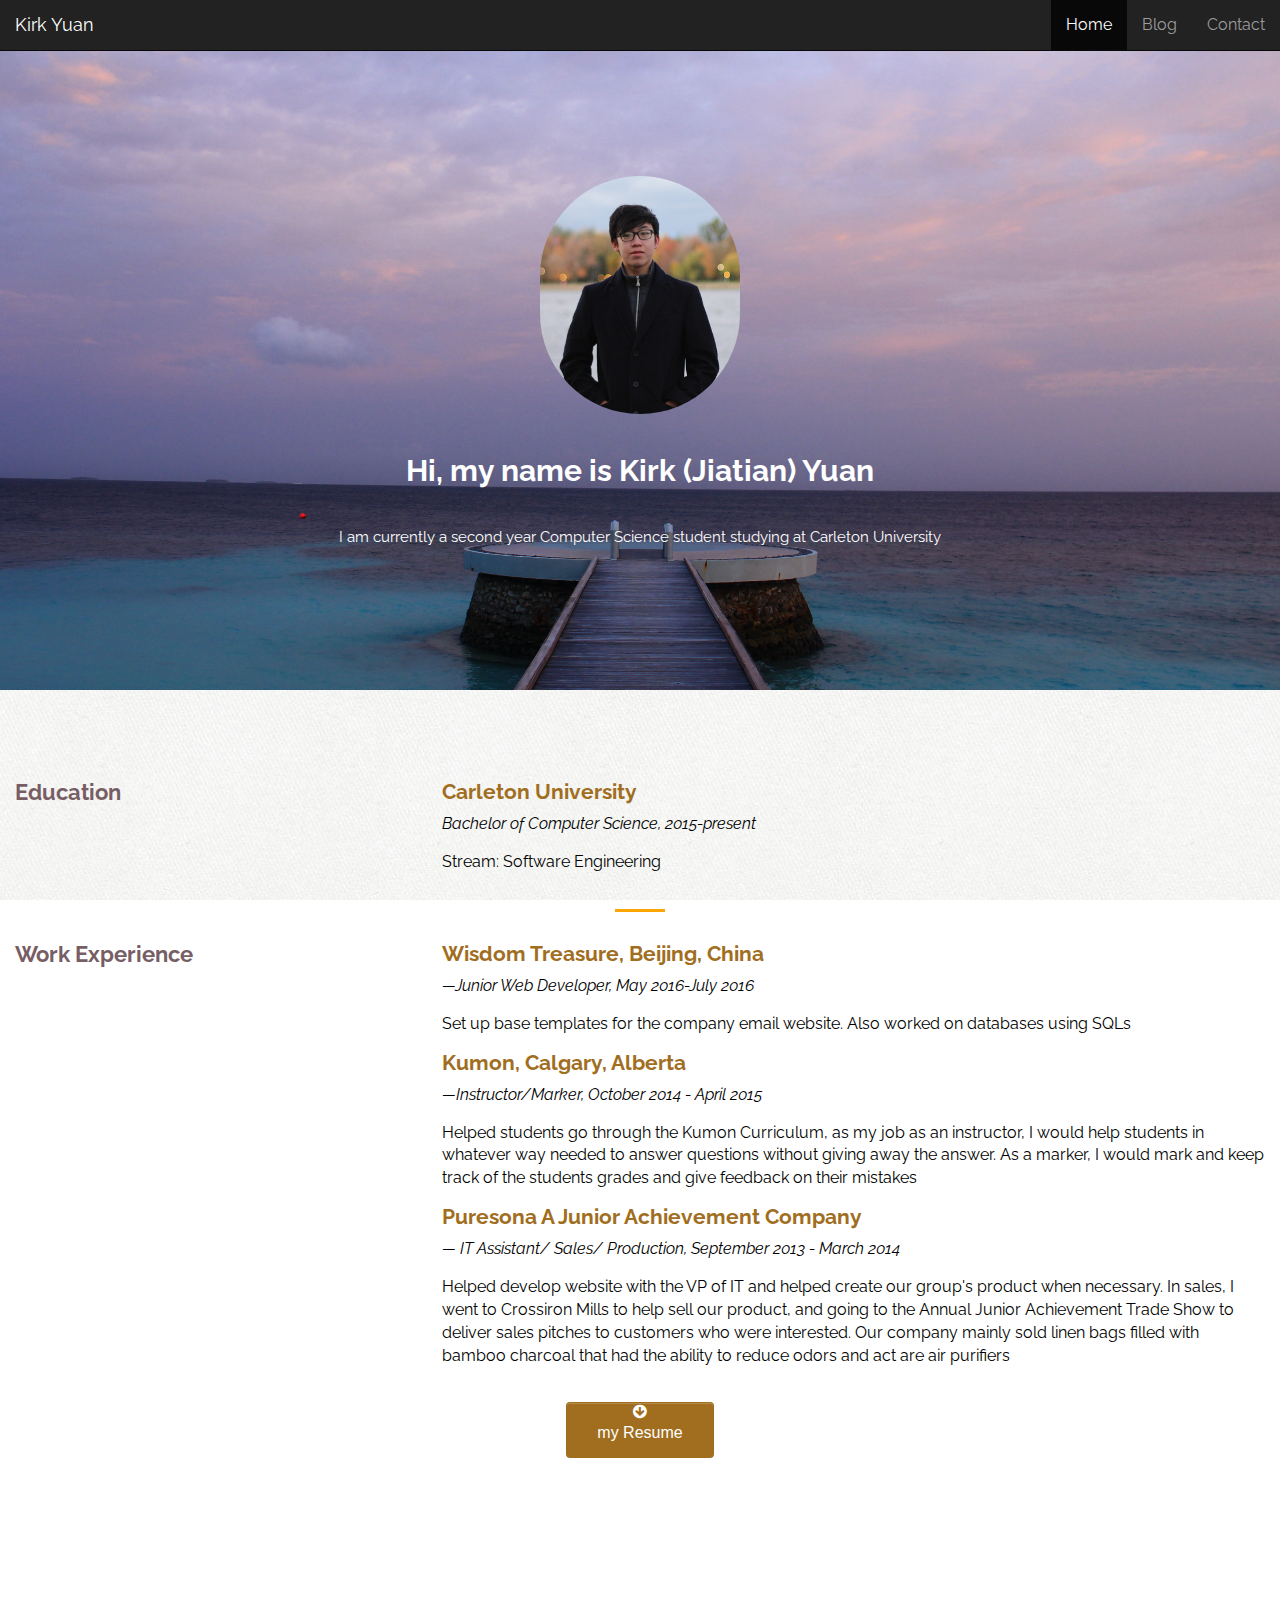
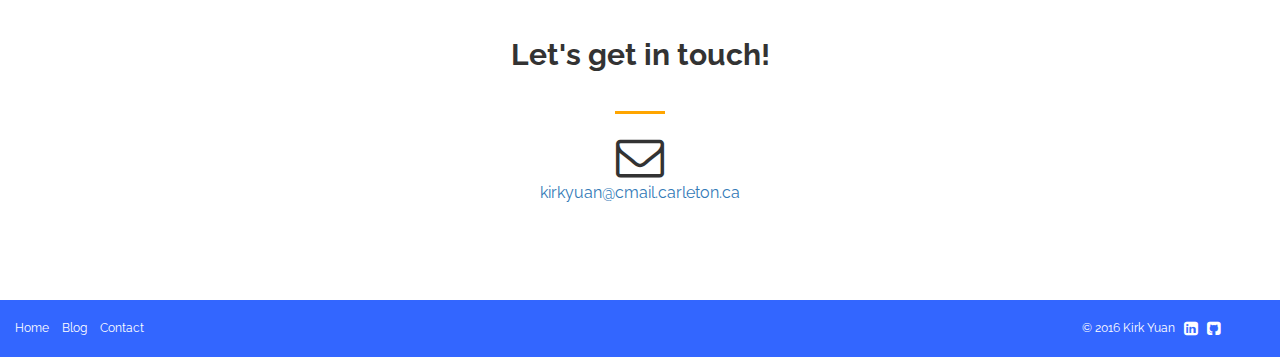
==== index.html @ 989f8606 "Finished site" ====
<!DOCTYPE html>

<html lang="en">
<head>
	<meta http-equiv="Content-Type" content="text/html; charset=UTF-8">
	<meta charset="utf-8">

	<meta name="viewport" content="width=device-width, initial-scale=1">
	<meta name="description" content="">
	<meta name="author" content="">
	<link rel="icon" href="img/favicon.ico">

	<title>Kirk Yuan</title>

	<!-- Bootstrap core CSS -->
	<link href="assets/css/bootstrap.min.css" rel="stylesheet">

	<!-- Font Awesome Icons -->
	<link href="assets/css/font-awesome/css/font-awesome.min.css" rel="stylesheet">

	<!-- Custom CSS -->
	<link href="assets/css/custom.css" rel="stylesheet">

	<!-- Google Fonts -->
	<link href='http://fonts.googleapis.com/css?family=Raleway:400,700' rel='stylesheet' type='text/css'>

	<script src="https://ajax.googleapis.com/ajax/libs/jquery/3.1.0/jquery.min.js"></script>

	<script src="https://maxcdn.bootstrapcdn.com/bootstrap/3.3.1/js/bootstrap.min.js"></script>


	<script type="text/javascript" src="mini.js"></script>

	<!-- HTML5 shiv and Respond.js IE8 support of HTML5 elements and media queries -->
	<!--[if lt IE 9]>
	<script src="https://oss.maxcdn.com/html5shiv/3.7.2/html5shiv.min.js"></script>
	<script src="https://oss.maxcdn.com/respond/1.4.2/respond.min.js"></script>
	<![endif]-->

</head>

<body>
  <!-- HEADER
  ========================== -->
  <header class="site-header" role="banner">

    <!-- NAVIGATIONBAR
    ========================== -->
    <div class = "navbar-wrapper">
      <div class="navbar navbar-inverse navbar-fixed-top" role="navigation">
        <div class="container-fluid">
          <div class="navbar-header">
						<button type="button" class="navbar-toggle" data-toggle="collapse" data-target=".navbar-collapse">
							<span class="sr-only">Toggle navigation</span>
							<span class="icon-bar"></span>
							<span class="icon-bar"></span>
							<span class="icon-bar"></span>
						</button>
            <a class = "navbar-brand" href="index.html"> Kirk Yuan </a>
          </div>
            <div class = "navbar-collapse collapse" id="myNavbar">
              <ul class="nav navbar-nav navbar-right">
                <li class="active"><a href="/">Home</a></li>
                <li><a href="blog.html">Blog</a></li>
                <li><a href="#contact">Contact</a></li>
              </ul>
          </div>
        </div>
      </div>
    </div>

		<!-- INTRO
	  ========================== -->
		<section id="hero" data-type="background" data-speed="5">
    	<article>
		    <img src="assets/img/me.jpg" id="heroimg" class = "center-block img-responsive"/>
				<h2>Hi, my name is Kirk (Jiatian) Yuan</h2>
				<p style = "font-size: 15px">I am currently a second year Computer Science student studying at Carleton University</p>
    	</article>
    </section>

		<!-- ABOUT ME
		========================== -->
		<section id="about">
			<article>

				<!-- EDUCATION
				========================== -->

				<div class = "container-fluid">
					<div class = "row">
						<div class = "col-sm-4">
							<h4> Education </h4>
						</div>
						<div class = "col-sm-8">
							<h5> Carleton University</h5>
							<p id = "specialfont">
								Bachelor of Computer Science, 2015-present
								<br />
								<p id = "specialfont2">
									Stream: Software Engineering
								</p>
							</p>
						</div>
					</div>
				</div>
				<hr/>

				<!-- WORK EXPERIENCE
				========================== -->

				<div class = "container-fluid">
					<div class = "row">
						<div class = "col-sm-4">
							<h4> Work Experience </h4>
						</div>
						<div class = "col-sm-8">
							<h5> Wisdom Treasure, Beijing, China </h5>
							<p id = "specialfont">
								—Junior Web Developer, May 2016-July 2016
								<br />
								<p id = "specialfont2">
									Set up base templates for the company email website. Also worked on databases using SQLs
								</p>
							</p>

							<h5> Kumon, Calgary, Alberta </h5>
							<p id = "specialfont">
								—Instructor/Marker, October 2014 - April 2015
								<br />
								<p id = "specialfont2">
									Helped students go through the Kumon Curriculum, as my job as an instructor, I would help students in whatever way needed to answer questions without giving away the answer.
									As a marker, I would mark and keep track of the students grades and give feedback on their mistakes
								</p>
							</p>

							<h5> Puresona A Junior Achievement Company</h5>
							<p id = "specialfont">
								— IT Assistant/ Sales/ Production, September 2013 - March 2014
								<br />
								<p id = "specialfont2">
									Helped develop website with the VP of IT and helped create our group's product when necessary.
									In sales, I went to Crossiron Mills to help sell our product, and going to the Annual Junior Achievement Trade Show to deliver sales pitches to customers who were interested.
									Our company mainly sold linen bags filled with bamboo charcoal that had the ability to reduce odors and act are air purifiers
								</p>
							</p>
						</div>
					</div>
				</div>

				<div class = "container">
					<div class = "row">
						<div class = "col-lg-8 col-lg-offset-2 text-center">
							<form method="get" action="assets/Kirk_Resume.pdf">
								<button type="submit" id="myButton">
									<i class="fa fa-arrow-circle-down" aria-hidden="true">
										<p>
											my Resume
										</p>
									</i>
								</button>
							</form>
						</div>
					</div>
				</div>

			</article>
		</section>

		<section id = "contact">
			<article>
				<div class = "container">
					<div class = "row">
						<div class = "col-lg-8 col-lg-offset-2 text-center">
							<h2> Let's get in touch! </h2>
							<hr />
						</div>
						<div class = "col-lg-8 col-lg-offset-2 text-center">
							<i class = "fa fa-envelope-o fa-3x"></i>
							<p>
								<a href = "mailto:kirkyuan@cmail.carleton.ca">kirkyuan@cmail.carleton.ca</a>
							</p>
						</div>
					</div>
				</div>
			</article>
		</section>

</header>

  <!-- FOOTER
  ========================== -->
  <footer>
    <div class="container-fluid">
				<div class = "row">
		      <div class="col-sm-10">
		        <nav>
		          <ul class="list-unstyled list-inline">
		            <li><a href="/">Home</a></li>
		            <li><a href="blog.html">Blog</a></li>
		            <li><a href="#contact">Contact</a></li>
		          </ul>
		        </nav>
		      </div><!-- end col -->
		      <div class="col-sm-2">
		        <p>&copy; 2016 Kirk Yuan
							&nbsp
							<a href="https://ca.linkedin.com/in/jiatianyuan"><i class="fa fa-linkedin-square fa-lg" aria-hidden="true"></i></a>
							&nbsp
							<a href="https://github.com/JKirkYuan"><i class="fa fa-github-square fa-lg" aria-hidden="true"></i></a>
						</p>
		      </div><!-- end col -->
			</div>
    </div><!-- container -->
  </footer>

</body>

</html>
---- assets/css/custom.css ----
/* ==== GENERAL ==== */

body {
	margin-top: 50px;
	font-family: 'proxima-nova', 'Raleway', Helvetica, sans-serif;
	font-size: 16px;
}

/* ==== GLOBAL ==== */

h1,h2,h3,h4,h5,h6 {
	-webkit-font-smoothing: antialiased;
	text-rendering: optimizelegibility;
	font-weight: bold;
}

h1 {
	font-size: 3em;
}

h1,h2 {
	margin: 0 0 40px;
}

h3 {
	margin: 20px 0;
}

h4 {
	font-size: 18px;
}

p.lead {
	font-weight: normal;
}

p {
	margin: 0 0 15px;
}


blockquote {
	padding: 0;
	border: none;
	font-style: italic;
	text-align: left;
}

blockquote cite {
	display: block;
	color: #777;
	margin: 15px 0 0 0;
}

blockquote:before {
	display: none;
}

img {
	max-width: 100%;
}

button, input, .btn, a.btn {
	-webkit-font-smoothing: antialiased;
	text-rendering: optimizelegibility;
	color: white;
}



/* ==== HERO ==== */

#hero {
	background: url('../img/Pool.jpg') 50% 100% repeat fixed;
	background-size: cover;
	min-height: 640px;
	position: relative;
	display: table;
	width: 100%;
	padding: 40px 0;
	color: white;
	-webkit-font-smoothing: antialiased;
	text-rendering: optimizelegibility;
}

#hero article {
  width: 100%;
  text-align: center;
  display: table-cell;
  vertical-align: middle;
}

#hero .hero-text {
	margin-top: 30px;
}

#heroimg{
	max-width: 200px;
	margin-bottom: 40px;
	border-radius: 9999px;
}

/* ==== ABOUT ==== */

#about{
	background: url('../img/whitebg.jpg') 50% 100% repeat fixed;
	background-size: cover;
	min-height: 640px;
}

#about h4{
	font-size: 22px;
	color: #775e65;
}
#about h5{
	font-size: 21px;
	color: #a06e1e;
}
#about p{
	color: black;
}
#specialfont{
	font-style: italic;
}
#specialfont{
	font-style: none;
}

/* ==== LAYOUT ==== */

.row + .row {
	margin-top: 20px;
}

section {
	padding: 80px 0;
}

.section-header {
	text-align: center;
}

section h2 {
	margin: 20px 0 40px;
}

section h3 {
	margin: 30px 0 10px;
}

section.main-content {
	padding: 40px 0;
}

hr{
	border-color: orange;
	border-width: 3px;
	max-width:50px;
	margin-top:20px;
	margin-bottom:20px;
}

#myNavbar a:visited{
	color:#9d9d9d;
}

#myNavbar a:hover{
	color:white;
}

#myButton{
	margin-top: 20px;
	background-color: #a06e1e;
	border: 1px solid transparent;
	white-space: nowrap;
	box-shadow:inset 0 1px 0 rgba(255,255,255,0.2);
	border-radius:4px;
	padding-left: 30px;
	padding-right: 30px;
}
#myButton i p{
	margin-top:5px;
	font-family: proxima-nova,"Helvetica Neue",Helvetica,Arial,sans-serif;
	color:white;
}




footer {
	background:  #3366ff;
	color: white;
	padding: 20px 0 10px;
	font-size: 12px;
}

footer p {
	margin: 0;
}

footer a{
	color:white;
}

footer a:hover{
	color:black;
	text-decoration: none;
}
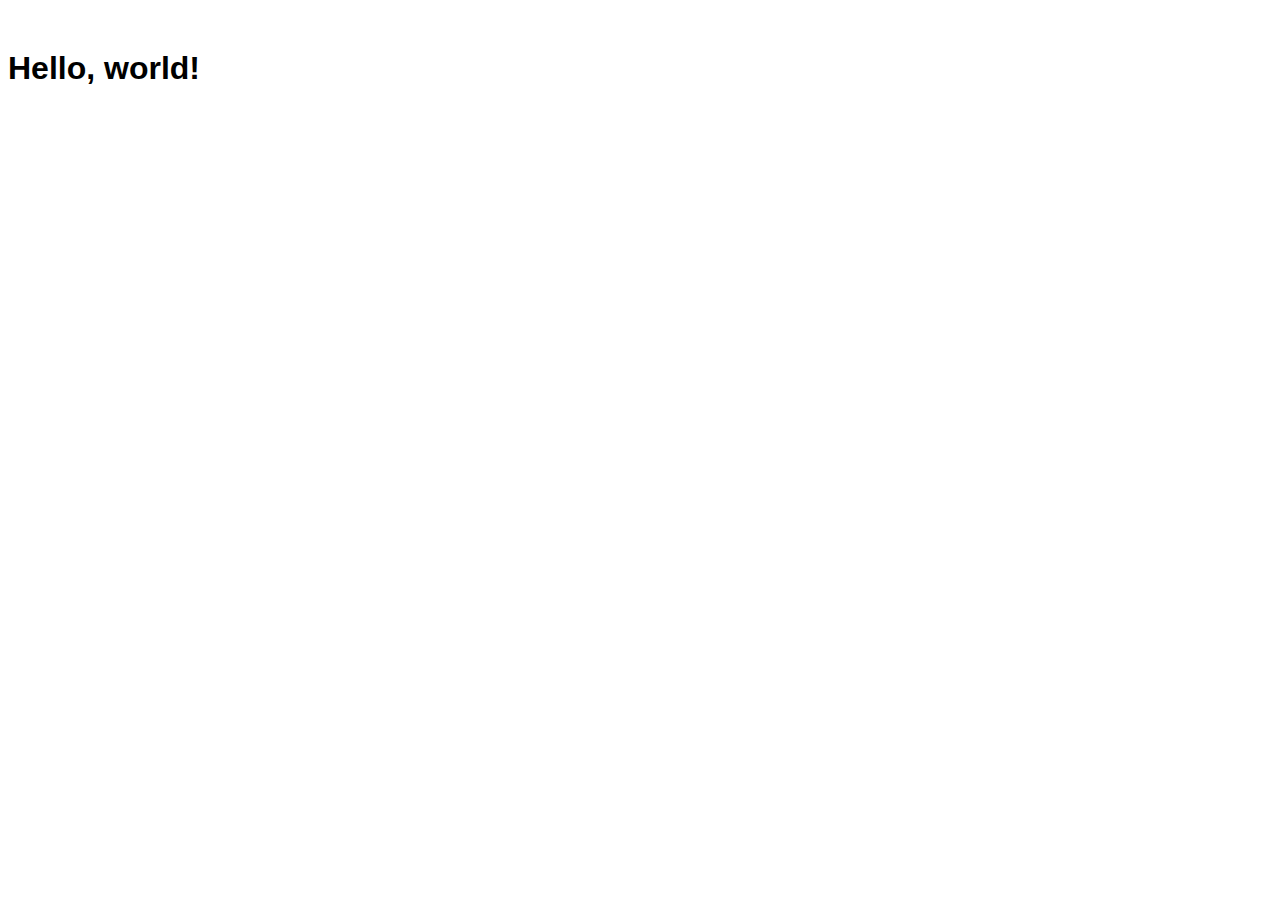
==== commit c3a5bc7f: "Overhaul of updates to bootstrap, included sass and rebuilding from ground up" ====
--- a/index.html
+++ b/index.html
@@ -1,219 +1,32 @@
-<!DOCTYPE html>
+<!doctype html>
+<html lang="en">
 
-<html lang="en">
 <head>
-	<meta http-equiv="Content-Type" content="text/html; charset=UTF-8">
-	<meta charset="utf-8">
+    <title>Hello, world!</title>
+    <!-- Required meta tags -->
+    <meta charset="utf-8">
+    <meta name="viewport" content="width=device-width, initial-scale=1, shrink-to-fit=no">
 
-	<meta name="viewport" content="width=device-width, initial-scale=1">
-	<meta name="description" content="">
-	<meta name="author" content="">
-	<link rel="icon" href="img/favicon.ico">
+    <!-- Bootstrap CSS -->
+    <link rel="stylesheet" href="https://maxcdn.bootstrapcdn.com/bootstrap/4.0.0-beta.2/css/bootstrap.min.css" integrity="sha384-PsH8R72JQ3SOdhVi3uxftmaW6Vc51MKb0q5P2rRUpPvrszuE4W1povHYgTpBfshb" crossorigin="anonymous">
+    <script type="text/javascript" src="mini.js"></script>
 
-	<title>Kirk Yuan</title>
+    <!-- Font Awesome Icons -->
+    <link href="assets/css/font-awesome/css/font-awesome.min.css" rel="stylesheet">
 
-	<!-- Bootstrap core CSS -->
-	<link href="assets/css/bootstrap.min.css" rel="stylesheet">
-
-	<!-- Font Awesome Icons -->
-	<link href="assets/css/font-awesome/css/font-awesome.min.css" rel="stylesheet">
-
-	<!-- Custom CSS -->
-	<link href="assets/css/custom.css" rel="stylesheet">
-
-	<!-- Google Fonts -->
-	<link href='http://fonts.googleapis.com/css?family=Raleway:400,700' rel='stylesheet' type='text/css'>
-
-	<script src="https://ajax.googleapis.com/ajax/libs/jquery/3.1.0/jquery.min.js"></script>
-
-	<script src="https://maxcdn.bootstrapcdn.com/bootstrap/3.3.1/js/bootstrap.min.js"></script>
-
-
-	<script type="text/javascript" src="mini.js"></script>
-
-	<!-- HTML5 shiv and Respond.js IE8 support of HTML5 elements and media queries -->
-	<!--[if lt IE 9]>
-	<script src="https://oss.maxcdn.com/html5shiv/3.7.2/html5shiv.min.js"></script>
-	<script src="https://oss.maxcdn.com/respond/1.4.2/respond.min.js"></script>
-	<![endif]-->
+    <!-- Custom CSS -->
+    <link href="assets/css/style.css" rel="stylesheet">
 
 </head>
 
 <body>
-  <!-- HEADER
-  ========================== -->
-  <header class="site-header" role="banner">
+    <h1 class="some-class">Hello, world!</h1>
 
-    <!-- NAVIGATIONBAR
-    ========================== -->
-    <div class = "navbar-wrapper">
-      <div class="navbar navbar-inverse navbar-fixed-top" role="navigation">
-        <div class="container-fluid">
-          <div class="navbar-header">
-						<button type="button" class="navbar-toggle" data-toggle="collapse" data-target=".navbar-collapse">
-							<span class="sr-only">Toggle navigation</span>
-							<span class="icon-bar"></span>
-							<span class="icon-bar"></span>
-							<span class="icon-bar"></span>
-						</button>
-            <a class = "navbar-brand" href="index.html"> Kirk Yuan </a>
-          </div>
-            <div class = "navbar-collapse collapse" id="myNavbar">
-              <ul class="nav navbar-nav navbar-right">
-                <li class="active"><a href="/">Home</a></li>
-                <li><a href="blog.html">Blog</a></li>
-                <li><a href="#contact">Contact</a></li>
-              </ul>
-          </div>
-        </div>
-      </div>
-    </div>
-
-		<!-- INTRO
-	  ========================== -->
-		<section id="hero" data-type="background" data-speed="5">
-    	<article>
-		    <img src="assets/img/me.jpg" id="heroimg" class = "center-block img-responsive"/>
-				<h2>Hi, my name is Kirk (Jiatian) Yuan</h2>
-				<p style = "font-size: 15px">I am currently a second year Computer Science student studying at Carleton University</p>
-    	</article>
-    </section>
-
-		<!-- ABOUT ME
-		========================== -->
-		<section id="about">
-			<article>
-
-				<!-- EDUCATION
-				========================== -->
-
-				<div class = "container-fluid">
-					<div class = "row">
-						<div class = "col-sm-4">
-							<h4> Education </h4>
-						</div>
-						<div class = "col-sm-8">
-							<h5> Carleton University</h5>
-							<p id = "specialfont">
-								Bachelor of Computer Science, 2015-present
-								<br />
-								<p id = "specialfont2">
-									Stream: Software Engineering
-								</p>
-							</p>
-						</div>
-					</div>
-				</div>
-				<hr/>
-
-				<!-- WORK EXPERIENCE
-				========================== -->
-
-				<div class = "container-fluid">
-					<div class = "row">
-						<div class = "col-sm-4">
-							<h4> Work Experience </h4>
-						</div>
-						<div class = "col-sm-8">
-							<h5> Wisdom Treasure, Beijing, China </h5>
-							<p id = "specialfont">
-								—Junior Web Developer, May 2016-July 2016
-								<br />
-								<p id = "specialfont2">
-									Set up base templates for the company email website. Also worked on databases using SQLs
-								</p>
-							</p>
-
-							<h5> Kumon, Calgary, Alberta </h5>
-							<p id = "specialfont">
-								—Instructor/Marker, October 2014 - April 2015
-								<br />
-								<p id = "specialfont2">
-									Helped students go through the Kumon Curriculum, as my job as an instructor, I would help students in whatever way needed to answer questions without giving away the answer.
-									As a marker, I would mark and keep track of the students grades and give feedback on their mistakes
-								</p>
-							</p>
-
-							<h5> Puresona A Junior Achievement Company</h5>
-							<p id = "specialfont">
-								— IT Assistant/ Sales/ Production, September 2013 - March 2014
-								<br />
-								<p id = "specialfont2">
-									Helped develop website with the VP of IT and helped create our group's product when necessary.
-									In sales, I went to Crossiron Mills to help sell our product, and going to the Annual Junior Achievement Trade Show to deliver sales pitches to customers who were interested.
-									Our company mainly sold linen bags filled with bamboo charcoal that had the ability to reduce odors and act are air purifiers
-								</p>
-							</p>
-						</div>
-					</div>
-				</div>
-
-				<div class = "container">
-					<div class = "row">
-						<div class = "col-lg-8 col-lg-offset-2 text-center">
-							<form method="get" action="assets/Kirk_Resume.pdf">
-								<button type="submit" id="myButton">
-									<i class="fa fa-arrow-circle-down" aria-hidden="true">
-										<p>
-											my Resume
-										</p>
-									</i>
-								</button>
-							</form>
-						</div>
-					</div>
-				</div>
-
-			</article>
-		</section>
-
-		<section id = "contact">
-			<article>
-				<div class = "container">
-					<div class = "row">
-						<div class = "col-lg-8 col-lg-offset-2 text-center">
-							<h2> Let's get in touch! </h2>
-							<hr />
-						</div>
-						<div class = "col-lg-8 col-lg-offset-2 text-center">
-							<i class = "fa fa-envelope-o fa-3x"></i>
-							<p>
-								<a href = "mailto:kirkyuan@cmail.carleton.ca">kirkyuan@cmail.carleton.ca</a>
-							</p>
-						</div>
-					</div>
-				</div>
-			</article>
-		</section>
-
-</header>
-
-  <!-- FOOTER
-  ========================== -->
-  <footer>
-    <div class="container-fluid">
-				<div class = "row">
-		      <div class="col-sm-10">
-		        <nav>
-		          <ul class="list-unstyled list-inline">
-		            <li><a href="/">Home</a></li>
-		            <li><a href="blog.html">Blog</a></li>
-		            <li><a href="#contact">Contact</a></li>
-		          </ul>
-		        </nav>
-		      </div><!-- end col -->
-		      <div class="col-sm-2">
-		        <p>&copy; 2016 Kirk Yuan
-							&nbsp
-							<a href="https://ca.linkedin.com/in/jiatianyuan"><i class="fa fa-linkedin-square fa-lg" aria-hidden="true"></i></a>
-							&nbsp
-							<a href="https://github.com/JKirkYuan"><i class="fa fa-github-square fa-lg" aria-hidden="true"></i></a>
-						</p>
-		      </div><!-- end col -->
-			</div>
-    </div><!-- container -->
-  </footer>
-
+    <!-- Optional JavaScript -->
+    <!-- jQuery first, then Popper.js, then Bootstrap JS -->
+    <script src="https://code.jquery.com/jquery-3.2.1.slim.min.js" integrity="sha384-KJ3o2DKtIkvYIK3UENzmM7KCkRr/rE9/Qpg6aAZGJwFDMVNA/GpGFF93hXpG5KkN" crossorigin="anonymous"></script>
+    <script src="https://cdnjs.cloudflare.com/ajax/libs/popper.js/1.12.3/umd/popper.min.js" integrity="sha384-vFJXuSJphROIrBnz7yo7oB41mKfc8JzQZiCq4NCceLEaO4IHwicKwpJf9c9IpFgh" crossorigin="anonymous"></script>
+    <script src="https://maxcdn.bootstrapcdn.com/bootstrap/4.0.0-beta.2/js/bootstrap.min.js" integrity="sha384-alpBpkh1PFOepccYVYDB4do5UnbKysX5WZXm3XxPqe5iKTfUKjNkCk9SaVuEZflJ" crossorigin="anonymous"></script>
 </body>
 
-</html>
+</html>--- a/assets/css/style.css
+++ b/assets/css/style.css
@@ -0,0 +1,18 @@
+/* ==== GENERAL ==== */
+body {
+  margin-top: 50px;
+  font-family: -apple-system, BlinkMacSystemFont, sans-serif;
+  font-size: 16px; }
+
+/* ==== GLOBAL ==== */
+h1,
+h2,
+h3,
+h4,
+h5,
+h6 {
+  -webkit-font-smoothing: antialiased;
+  text-rendering: optimizelegibility;
+  font-weight: bold; }
+
+/*# sourceMappingURL=style.css.map */
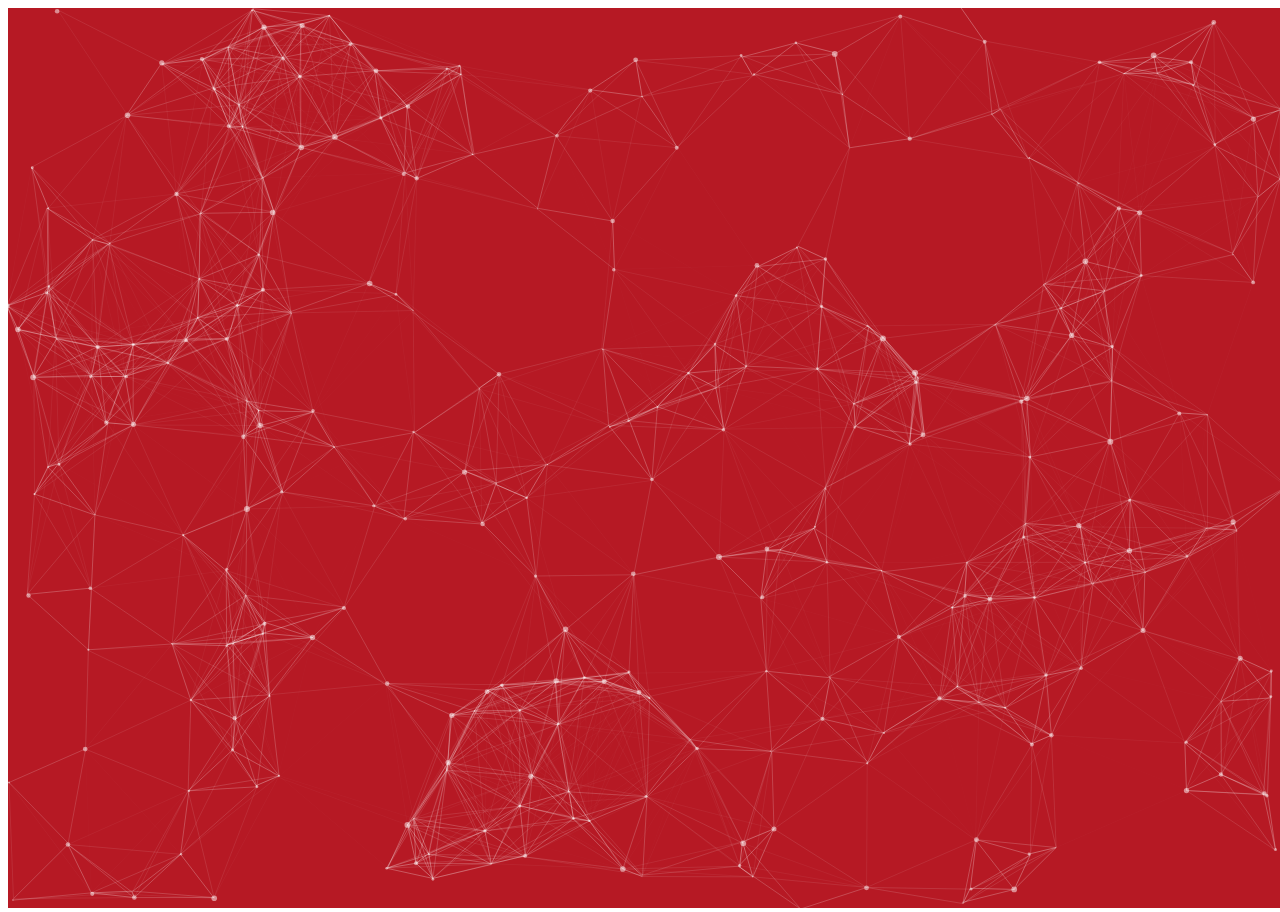
==== commit a1c04c92: "Loaded up particlesjs" ====
--- a/index.html
+++ b/index.html
@@ -9,7 +9,6 @@
 
     <!-- Bootstrap CSS -->
     <link rel="stylesheet" href="https://maxcdn.bootstrapcdn.com/bootstrap/4.0.0-beta.2/css/bootstrap.min.css" integrity="sha384-PsH8R72JQ3SOdhVi3uxftmaW6Vc51MKb0q5P2rRUpPvrszuE4W1povHYgTpBfshb" crossorigin="anonymous">
-    <script type="text/javascript" src="mini.js"></script>
 
     <!-- Font Awesome Icons -->
     <link href="assets/css/font-awesome/css/font-awesome.min.css" rel="stylesheet">
@@ -20,13 +19,14 @@
 </head>
 
 <body>
-    <h1 class="some-class">Hello, world!</h1>
-
+    <div class="container-fluid" id="particles-js"></div>
     <!-- Optional JavaScript -->
     <!-- jQuery first, then Popper.js, then Bootstrap JS -->
     <script src="https://code.jquery.com/jquery-3.2.1.slim.min.js" integrity="sha384-KJ3o2DKtIkvYIK3UENzmM7KCkRr/rE9/Qpg6aAZGJwFDMVNA/GpGFF93hXpG5KkN" crossorigin="anonymous"></script>
     <script src="https://cdnjs.cloudflare.com/ajax/libs/popper.js/1.12.3/umd/popper.min.js" integrity="sha384-vFJXuSJphROIrBnz7yo7oB41mKfc8JzQZiCq4NCceLEaO4IHwicKwpJf9c9IpFgh" crossorigin="anonymous"></script>
     <script src="https://maxcdn.bootstrapcdn.com/bootstrap/4.0.0-beta.2/js/bootstrap.min.js" integrity="sha384-alpBpkh1PFOepccYVYDB4do5UnbKysX5WZXm3XxPqe5iKTfUKjNkCk9SaVuEZflJ" crossorigin="anonymous"></script>
+    <script type="text/javascript" src="assets/js/particles.js"></script>
+    <script type="text/javascript" src="assets/js/app.js"></script>
 </body>
 
 </html>--- a/assets/css/style.css
+++ b/assets/css/style.css
@@ -1,6 +1,5 @@
 /* ==== GENERAL ==== */
 body {
-  margin-top: 50px;
   font-family: -apple-system, BlinkMacSystemFont, sans-serif;
   font-size: 16px; }
 
@@ -15,4 +14,14 @@
   text-rendering: optimizelegibility;
   font-weight: bold; }
 
+#particles-js {
+  position: absolute;
+  width: 100%;
+  height: 100%;
+  background-color: #b61924;
+  background-image: url("");
+  background-repeat: no-repeat;
+  background-size: cover;
+  background-position: 50% 50%; }
+
 /*# sourceMappingURL=style.css.map */
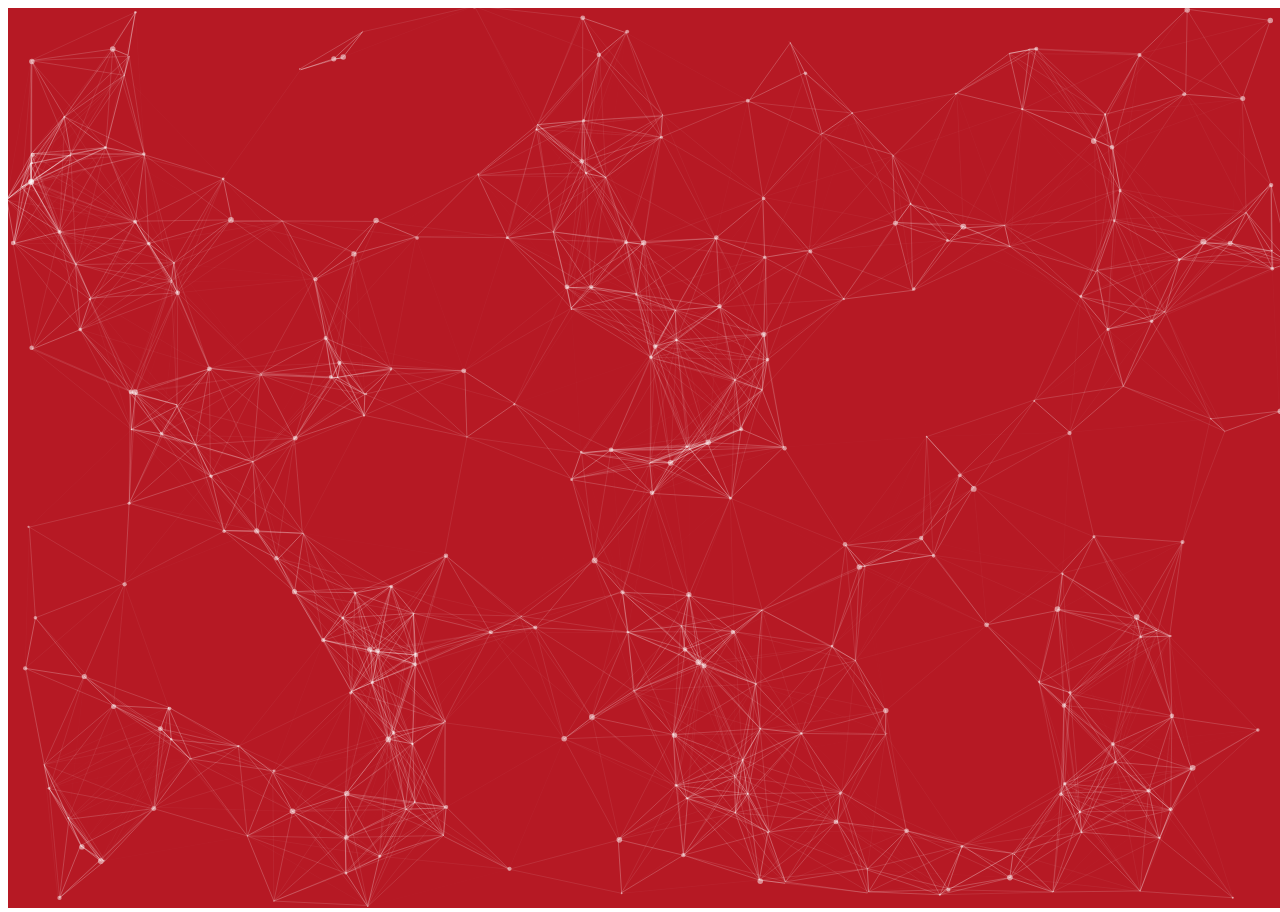
==== commit 42987e20: "Trying to fix problems with loading scripts" ====
--- a/index.html
+++ b/index.html
@@ -2,7 +2,7 @@
 <html lang="en">
 
 <head>
-    <title>Hello, world!</title>
+    <title>Kirk Yuan</title>
     <!-- Required meta tags -->
     <meta charset="utf-8">
     <meta name="viewport" content="width=device-width, initial-scale=1, shrink-to-fit=no">
@@ -19,7 +19,7 @@
 </head>
 
 <body>
-    <div class="container-fluid" id="particles-js"></div>
+    <div id="particles-js"></div>
     <!-- Optional JavaScript -->
     <!-- jQuery first, then Popper.js, then Bootstrap JS -->
     <script src="https://code.jquery.com/jquery-3.2.1.slim.min.js" integrity="sha384-KJ3o2DKtIkvYIK3UENzmM7KCkRr/rE9/Qpg6aAZGJwFDMVNA/GpGFF93hXpG5KkN" crossorigin="anonymous"></script>
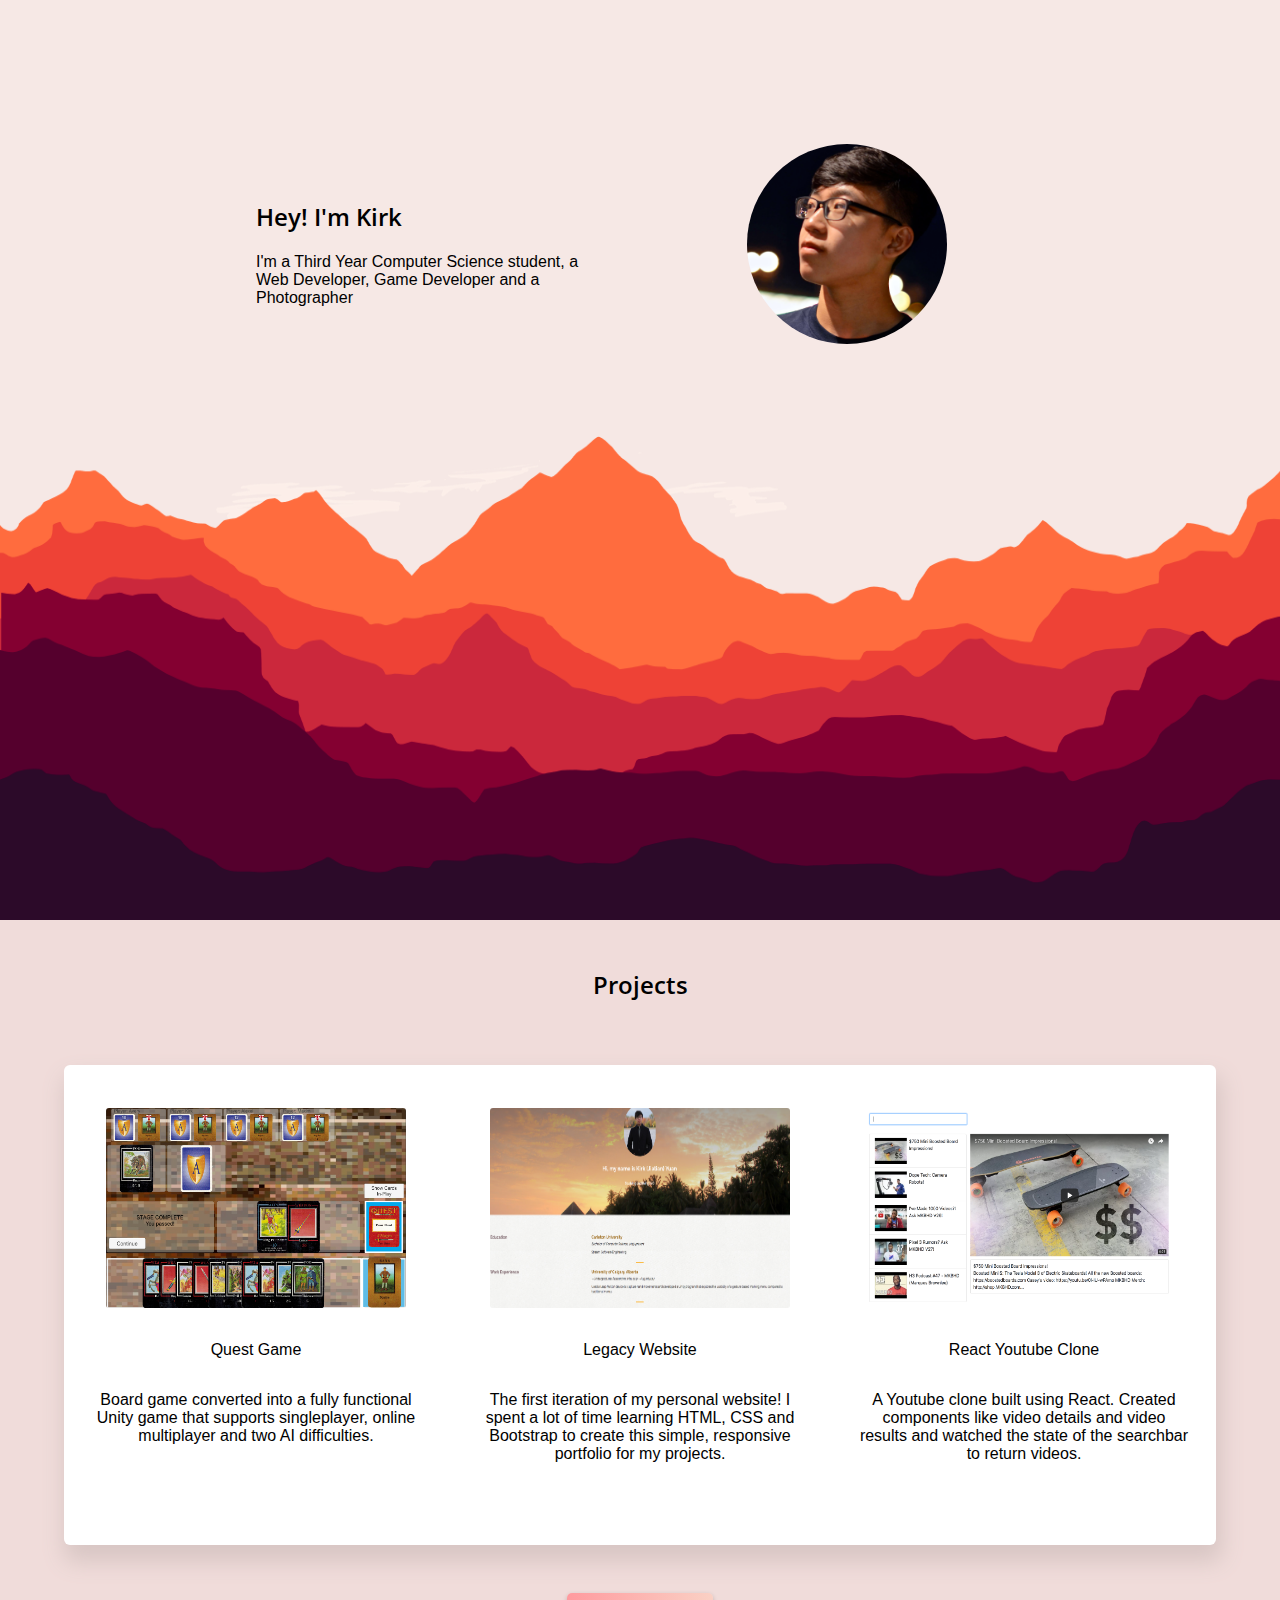
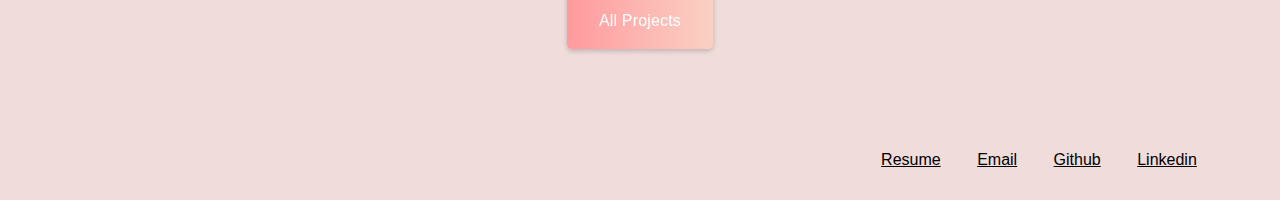
==== commit 3e3bdbb3: "Update to website" ====
--- a/index.html
+++ b/index.html
@@ -1,32 +1,105 @@
-<!doctype html>
+<!DOCTYPE html>
+
 <html lang="en">
 
 <head>
+    <meta http-equiv="Content-Type" content="text/html; charset=UTF-8">
+    <meta charset="utf-8">
+
+    <meta name="viewport" content="width=device-width, initial-scale=1">
+    
+    <link href="./assets/css/style.css" rel="stylesheet">
+
+    <link href="./assets/css/hover.css" rel="stylesheet" media="all">
+
+    <link href="//maxcdn.bootstrapcdn.com/font-awesome/4.2.0/css/font-awesome.min.css" rel="stylesheet" media="all">
+    
+    <!-- Global site tag (gtag.js) - Google Analytics -->
+    <script async src="https://www.googletagmanager.com/gtag/js?id=UA-118896883-1"></script>
+    <script>    
+        window.dataLayer = window.dataLayer || [];
+        function gtag(){dataLayer.push(arguments);}
+        gtag('js', new Date());
+        gtag('config', 'UA-118896883-1');</script>
+
+
     <title>Kirk Yuan</title>
-    <!-- Required meta tags -->
-    <meta charset="utf-8">
-    <meta name="viewport" content="width=device-width, initial-scale=1, shrink-to-fit=no">
-
-    <!-- Bootstrap CSS -->
-    <link rel="stylesheet" href="https://maxcdn.bootstrapcdn.com/bootstrap/4.0.0-beta.2/css/bootstrap.min.css" integrity="sha384-PsH8R72JQ3SOdhVi3uxftmaW6Vc51MKb0q5P2rRUpPvrszuE4W1povHYgTpBfshb" crossorigin="anonymous">
-
-    <!-- Font Awesome Icons -->
-    <link href="assets/css/font-awesome/css/font-awesome.min.css" rel="stylesheet">
-
-    <!-- Custom CSS -->
-    <link href="assets/css/style.css" rel="stylesheet">
 
 </head>
 
 <body>
-    <div id="particles-js"></div>
-    <!-- Optional JavaScript -->
-    <!-- jQuery first, then Popper.js, then Bootstrap JS -->
-    <script src="https://code.jquery.com/jquery-3.2.1.slim.min.js" integrity="sha384-KJ3o2DKtIkvYIK3UENzmM7KCkRr/rE9/Qpg6aAZGJwFDMVNA/GpGFF93hXpG5KkN" crossorigin="anonymous"></script>
-    <script src="https://cdnjs.cloudflare.com/ajax/libs/popper.js/1.12.3/umd/popper.min.js" integrity="sha384-vFJXuSJphROIrBnz7yo7oB41mKfc8JzQZiCq4NCceLEaO4IHwicKwpJf9c9IpFgh" crossorigin="anonymous"></script>
-    <script src="https://maxcdn.bootstrapcdn.com/bootstrap/4.0.0-beta.2/js/bootstrap.min.js" integrity="sha384-alpBpkh1PFOepccYVYDB4do5UnbKysX5WZXm3XxPqe5iKTfUKjNkCk9SaVuEZflJ" crossorigin="anonymous"></script>
-    <script type="text/javascript" src="assets/js/particles.js"></script>
-    <script type="text/javascript" src="assets/js/app.js"></script>
+    <div class="header">
+        <div class="progress-container">
+            <div class="progress-bar" id="myBar"></div>
+        </div> 
+    </div>
+
+    <section class="intro">
+        <div class="intro__text">
+            <h2>Hey! I'm Kirk</h2>
+            <p>I'm a Third Year Computer Science student, a 
+                Web Developer, Game Developer
+                and a Photographer
+        </div>
+        <div class="intro__profile">
+            <img src="assets/img/me.png">
+        </div>
+
+        <div class="parallax">
+        </div>
+    </section>
+
+    <section class="projects">
+        <h2> Projects </h2>
+        <div class="projects__container">
+            <div class="item" onclick="location.href='https://github.com/JKirkYuan/Quest'">
+                <img src="assets/img/Quest.png" style="width:300px; height:200px;">
+                <h4>Quest Game</h4>
+                <p>
+                    Board game converted into a fully functional Unity game that supports singleplayer, online multiplayer and
+                    two AI difficulties.
+                </p>
+            </div>
+            <div class="item" onclick="location.href='../Legacy_Site/index.html'">
+                <img src="assets/img/LegacySite.png" style="width:300px; height:200px;">
+                <h4>Legacy Website</h4>
+                <p>
+                    The first iteration of my personal website! 
+                    I spent a lot of time learning HTML, CSS and Bootstrap to create this simple, responsive portfolio for my projects.
+                </p>
+            </div>
+            <div class="item" onclick="location.href='https://github.com/JKirkYuan/CleanYoutube'">
+                <img src="assets/img/YoutubeClone.png" style="width:320px; height:200px;">
+                <h4>React Youtube Clone</h4>
+                <p>
+                    A Youtube clone built using React. Created components like video details and video results and 
+                    watched the state of the searchbar to return videos.
+                </p>
+            </div>
+        </div>
+        <div class="projects__button__container">
+            <a href="https://github.com/JKirkYuan" data-title="All Projects"></a>
+        </div>
+    </section>
+
+    <footer class="contact">
+        <div class="contact__right">
+            <a class="contact__item" href="assets/Kirk_Resume.pdf">Resume</a>
+            <a class="contact__item" href="JKirkYuan@icloud.com">Email</a>
+            <a class="contact__item" href="https://github.com/JKirkYuan">Github</a>
+            <a class="contact__item" href="https://www.linkedin.com/in/jiatianyuan/">Linkedin</a>
+        </div>
+    </footer>
 </body>
 
-</html>+<script>
+        // When the user scrolls the page, execute myFunction 
+    window.onscroll = function() {myFunction()};
+
+    function myFunction() {
+    var winScroll = document.body.scrollTop || document.documentElement.scrollTop;
+    var height = document.documentElement.scrollHeight - document.documentElement.clientHeight;
+    var scrolled = (winScroll / height) * 100;
+    document.getElementById("myBar").style.width = scrolled + "%";
+    }
+</script>
--- a/assets/css/style.css
+++ b/assets/css/style.css
@@ -1,27 +1,326 @@
-/* ==== GENERAL ==== */
-body {
+@import url("https://fonts.googleapis.com/css?family=Open+Sans");
+h2 {
+  font-family: 'Open Sans', sans-serif;
+  color: black;
+  font-weight: 600; }
+
+p {
+  font-family: -apple-system, BlinkMacSystemFont, sans-serif; }
+
+body, html {
   font-family: -apple-system, BlinkMacSystemFont, sans-serif;
-  font-size: 16px; }
-
-/* ==== GLOBAL ==== */
-h1,
-h2,
-h3,
-h4,
-h5,
-h6 {
-  -webkit-font-smoothing: antialiased;
-  text-rendering: optimizelegibility;
-  font-weight: bold; }
-
-#particles-js {
-  position: absolute;
+  padding: 0;
+  margin: 0; }
+
+.header {
+  position: fixed;
+  top: 0;
+  z-index: 1;
   width: 100%;
-  height: 100%;
-  background-color: #b61924;
-  background-image: url("");
-  background-repeat: no-repeat;
+  background-color: #f1f1f1; }
+  .header .progress-container {
+    width: 100%;
+    height: 3px;
+    background: #f6e8e5; }
+    .header .progress-container #myBar {
+      height: 2px;
+      background-color: black;
+      width: 0; }
+
+/* == Introduction == */
+.intro {
+  position: relative;
+  background-color: #f6e8e5;
+  width: 100%;
+  height: 100vh;
   background-size: cover;
-  background-position: 50% 50%; }
+  -webkit-background-size: cover;
+  -moz-background-size: cover;
+  -o-background-size: cover;
+  display: grid;
+  grid-template-columns: 20% 50% 5%;
+  grid-template-rows: auto;
+  grid-template-areas: "space text profile"; }
+  .intro .intro__text {
+    grid-area: text;
+    position: absolute;
+    top: 20%;
+    right: 40%; }
+    .intro .intro__text p {
+      padding-right: 2rem;
+      margin-top: 1rem; }
+  .intro .intro__profile {
+    grid-area: profile;
+    position: absolute;
+    top: 16%; }
+    .intro .intro__profile img {
+      width: 200px;
+      height: 200px;
+      border-radius: 50%; }
+  .intro .parallax {
+    perspective: 100px;
+    height: 100vh;
+    width: 100%;
+    overflow-x: hidden;
+    overflow-y: hidden;
+    background-image: url("../img/parallax/Firewatch.png");
+    background-size: 100% 100%;
+    background-repeat: no-repeat;
+    position: absolute;
+    margin-top: 4.5rem; }
+
+.projects {
+  position: relative;
+  background-size: cover;
+  background-color: #f0dcda;
+  height: 98rem; }
+  .projects h2 {
+    padding-top: 3rem;
+    text-align: center; }
+  .projects .projects__container {
+    margin: auto;
+    background-color: #f0dcda;
+    margin-top: 2rem;
+    width: 90%;
+    flex-wrap: wrap; }
+  .projects .item {
+    text-align: center;
+    background-color: white;
+    height: 26rem;
+    margin-top: 1rem;
+    margin-bottom: 0.5rem;
+    border-radius: 6px; }
+    .projects .item h4 {
+      font-weight: lighter; }
+    .projects .item p {
+      padding: 10px; }
+    .projects .item img {
+      margin-top: 1.2rem;
+      border-radius: 3px;
+      margin-bottom: 0.5rem; }
+  .projects .projects__button__container {
+    display: flex;
+    align-items: center;
+    justify-content: center;
+    margin-top: 3rem; }
+    .projects .projects__button__container a {
+      position: relative;
+      display: inline-block;
+      padding: 1.2em 2em;
+      text-decoration: none;
+      text-align: center;
+      cursor: pointer;
+      user-select: none;
+      color: white; }
+      .projects .projects__button__container a::before {
+        content: '';
+        position: absolute;
+        top: 0;
+        left: 0;
+        bottom: 0;
+        right: 0;
+        background-image: linear-gradient(to right, #ff9a9e 0%, #fad0c4 99%, #fad0c4 100%);
+        border-radius: 5px;
+        transition: box-shadow .5s ease, transform .2s ease;
+        will-change: transform;
+        box-shadow: 0 2px 5px rgba(0, 0, 0, 0.2);
+        transform: translateY(var(--ty, 0)) rotateX(var(--rx, 0)) rotateY(var(--ry, 0)) translateZ(var(--tz, -12px)); }
+      .projects .projects__button__container a:hover::before {
+        box-shadow: 0 5px 15px rgba(0, 0, 0, 0.3); }
+      .projects .projects__button__container a::after {
+        position: relative;
+        display: inline-block;
+        content: attr(data-title);
+        transition: transform .2s ease;
+        letter-spacing: .01em;
+        will-change: transform;
+        transform: translateY(var(--ty, 0)) rotateX(var(--rx, 0)) rotateY(var(--ry, 0)); }
+
+.contact {
+  background: #f0dcda;
+  height: 5rem;
+  display: flex;
+  align-items: center; }
+  .contact .contact__right a {
+    color: black; }
+  .contact .contact__right .contact__item {
+    padding: 1rem 1rem;
+    text-decoration: underline;
+    background-image: linear-gradient(120deg, #84fab0 0%, #8fd3f4 100%);
+    background-repeat: no-repeat;
+    background-size: 0% 0.3em;
+    background-position: 15px 65%;
+    transition: background-size 0.25s ease-in; }
+    .contact .contact__right .contact__item:hover {
+      background-size: 65% 30%; }
+
+@media (max-width: 575.98px) {
+  .intro {
+    display: grid;
+    grid-template-columns: 1fr;
+    grid-template-rows: auto;
+    grid-template-areas: "text"; }
+    .intro .intro__text {
+      grid-area: text;
+      left: 10%;
+      right: 10%;
+      top: 10%; }
+    .intro .intro__profile {
+      grid-area: text;
+      justify-self: center;
+      top: 40%; }
+    .intro .parallax {
+      display: none; }
+
+  .projects {
+    margin-top: -2rem; }
+
+  .contact {
+    background: #f0dcda;
+    height: 5rem;
+    display: flex;
+    align-items: center; }
+    .contact .contact__right {
+      margin: 0 auto; } }
+@media (min-width: 576px) and (max-width: 1049px) {
+  .intro {
+    display: grid;
+    grid-template-columns: 1fr;
+    grid-template-rows: auto;
+    grid-template-areas: "text"; }
+    .intro .intro__text {
+      grid-area: text;
+      left: 10%;
+      right: 10%;
+      top: 10%; }
+    .intro .intro__profile {
+      grid-area: text;
+      justify-self: center;
+      top: 40%; }
+    .intro .parallax {
+      display: none; }
+
+  .projects {
+    margin-top: -2rem; }
+
+  .contact {
+    background: #f0dcda;
+    height: 5rem;
+    display: flex;
+    align-items: center; }
+    .contact .contact__right {
+      margin: 0 auto; } }
+@media (min-width: 1050px) and (max-width: 1199.98px) {
+  .intro .intro__profile {
+    right: 20%; }
+
+  .projects {
+    position: relative;
+    background-size: cover;
+    background-color: #f0dcda;
+    width: 100%;
+    height: 50rem; }
+    .projects h2 {
+      padding-top: 3rem; }
+    .projects .projects__container {
+      margin: auto;
+      display: flex;
+      flex-direction: row;
+      flex-wrap: wrap;
+      height: 30rem;
+      margin-top: 4rem;
+      width: 90%;
+      border-radius: 6px;
+      box-shadow: 3px 14px 22px 3px #d8c6c4;
+      background-color: white; }
+      .projects .projects__container .item {
+        margin-top: 1rem;
+        padding-top: 0.5rem;
+        flex: 1 0 20%;
+        display: block;
+        height: 27rem; }
+      .projects .projects__container .item:hover {
+        background: #f7f7f7; }
+    .projects .projects__button__container {
+      display: flex;
+      align-items: center;
+      justify-content: center;
+      margin-top: 3rem; }
+
+  .contact {
+    background: #f0dcda;
+    height: 5rem;
+    display: flex;
+    align-items: center;
+    padding-right: 4.2rem; }
+    .contact .contact__right {
+      margin-left: auto; }
+      .contact .contact__right .contact__item {
+        padding: 1rem 1rem;
+        text-decoration: underline;
+        background-image: linear-gradient(120deg, #84fab0 0%, #8fd3f4 100%);
+        background-repeat: no-repeat;
+        background-size: 0% 0.3em;
+        background-position: 15px 65%;
+        transition: background-size 0.25s ease-in; }
+        .contact .contact__right .contact__item:hover {
+          background-size: 65% 30%; } }
+@media (min-width: 1200px) {
+  .intro .intro__profile {
+    right: 20%; }
+
+  .projects {
+    position: relative;
+    background-size: cover;
+    background-color: #f0dcda;
+    width: 100%;
+    height: 50rem; }
+    .projects h2 {
+      padding-top: 3rem; }
+    .projects .projects__container {
+      margin: auto;
+      display: flex;
+      flex-direction: row;
+      flex-wrap: wrap;
+      height: 30rem;
+      margin-top: 4rem;
+      width: 90%;
+      border-radius: 6px;
+      background-color: white;
+      box-shadow: 3px 14px 22px 3px #d8c6c4; }
+      .projects .projects__container .item {
+        margin-top: 1rem;
+        padding-top: 0.5rem;
+        flex: 1 0 30%;
+        display: block;
+        margin-left: 1rem;
+        margin-right: 1rem;
+        height: 27rem; }
+      .projects .projects__container .item:hover {
+        background: #f7f7f7; }
+    .projects .projects__button__container {
+      display: flex;
+      align-items: center;
+      justify-content: center;
+      margin-top: 3rem; }
+
+  .contact {
+    background: #f0dcda;
+    height: 5rem;
+    display: flex;
+    align-items: center;
+    padding-right: 4.2rem; }
+    .contact .contact__right {
+      margin-left: auto; }
+      .contact .contact__right .contact__item {
+        padding: 1rem 1rem;
+        text-decoration: underline;
+        background-image: linear-gradient(120deg, #84fab0 0%, #8fd3f4 100%);
+        background-repeat: no-repeat;
+        background-size: 0% 0.3em;
+        background-position: 15px 65%;
+        transition: background-size 0.25s ease-in; }
+        .contact .contact__right .contact__item:hover {
+          background-size: 65% 30%; } }
 
 /*# sourceMappingURL=style.css.map */
